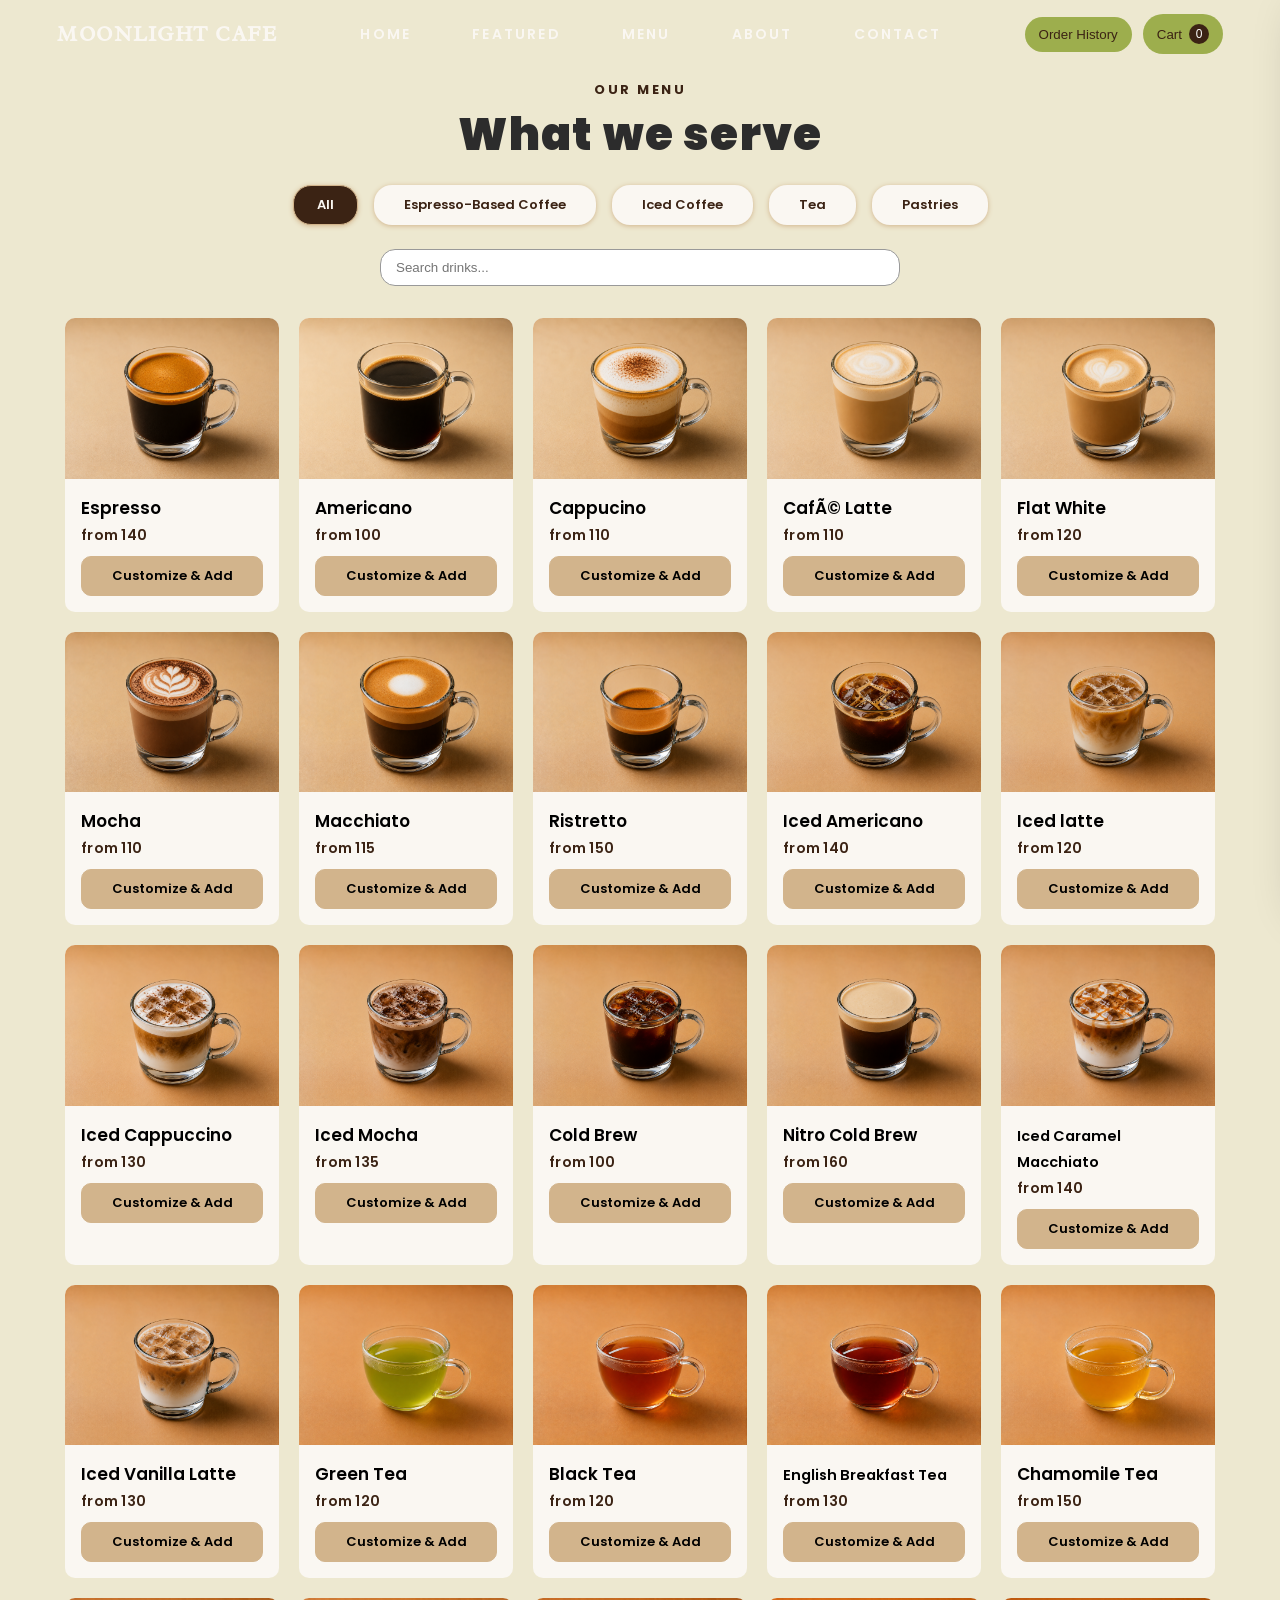
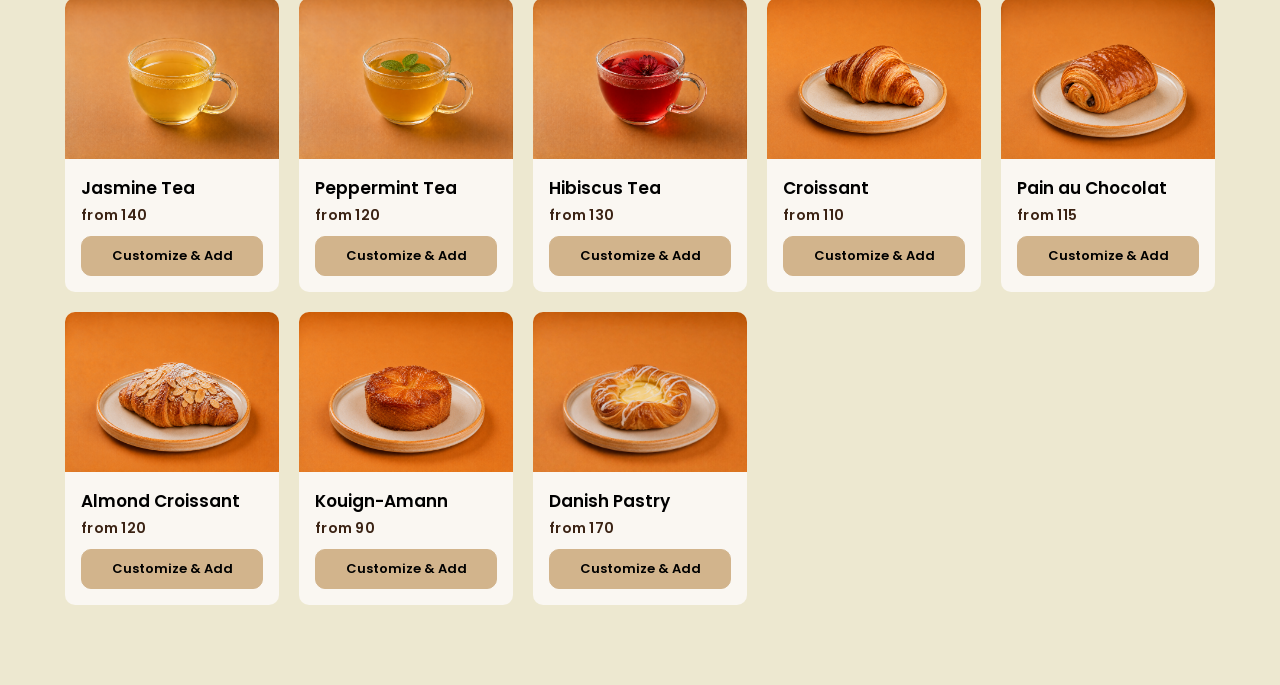
==== menu.html @ 304088e4 "Add all project files" ====
﻿<!DOCTYPE html>
<html lang="en">
<head>
    <meta charset="UTF-8">
    <meta name="viewport" content="width=device-width, initial-scale=1.0">
    <title>Moonlight cafe</title>
    <link rel="preconnect" href="https://fonts.googleapis.com">
    <link rel="preconnect" href="https://fonts.gstatic.com" crossorigin>
    <link href="https://fonts.googleapis.com/css2?family=Funnel+Sans:ital,wght@0,300..800;1,300..800&family=Google+Sans:ital,opsz,wght@0,17..18,400..700;1,17..18,400..700&family=Open+Sans:ital,wght@0,300..800;1,300..800&family=Poppins:ital,wght@0,100;0,200;0,300;0,400;0,500;0,600;0,700;0,800;0,900;1,100;1,200;1,300;1,400;1,500;1,600;1,700;1,800;1,900&family=Radley:ital@0;1&family=Rubik:ital,wght@0,300..900;1,300..900&family=Source+Code+Pro:ital,wght@0,200..900;1,200..900&display=swap" rel="stylesheet">
    <link rel="stylesheet" href="./css file/style.css">
</head>
<body>
    <!-- NAVIGATION -->
    <header class ="navbar">    
        <nav class ="nav-container">
            <div class="nav-logo">
                <span class="logo-text">MOONLIGHT CAFE</span>
            </div>
                <ul class ="nav-links">
                    <li><a href="index.html">HOME</a></li>
                    <li><a href="index.html">FEATURED</a></li>
                    <li><a href="menu.html">MENU</a></li>
                    <li><a href="index.html">ABOUT</a></li>
                    <li><a href="index.html">CONTACT</a></li>
                </ul>
            <div class = "nav-btn">
                <button class="history-btn" type="button" aria-label="Order history">
                    Order History
                </button>
                
                <button class="cart-btn" type="button" aria-label="Open shopping cart">
                    Cart <span class="cart-count" aria-live="polite">0</span>
                </button>
            </div>
        </nav>
    </header>

            <!-- MENU SECTION -->
    <section class = "menu-card-section" id = "menu-card">
        <div class = "menu-card-container">
            <div class = "menu-card-header">
                <h2 class = "eyebrow">Our Menu</h2>
                <p class = "menu-card-title">What we serve</p>
            </div>

            <div class = "category-filter">
                <button class = "category-btn active" data-category = "all" type="button">All</button>
                <button class = "category-btn" data-category = "coffee" type="button">Espresso-Based Coffee</button>
                <button class = "category-btn" data-category = "iced" type="button">Iced Coffee</button>
                <button class = "category-btn category-btn-small" data-category = "tea" type="button">Tea</button>
                <button class = "category-btn" data-category = "pastry" type="button">Pastries</button>
            </div>

            <div class = "search-container">
                <label for = "search-bar" class = "search-label"></label>
                <input type = "search" id = "search-bar" placeholder = "Search drinks...">
            </div>

            <div class = "menu-card-items">
                <div class = "menu-card-content" data-price="140">
                    <div class = "menu-card-wrap">
                        <img src = "./Espresso-Based Coffee/Espresso.png" alt = "Espresso" class = "menu-wrap-image">
                    </div>
                    <div class = "menu-card-description">
                        <div class = "menu-card-name"> Espresso </div>
                        <div class = "menu-card-value">from 140</div>
                        <button class = "card-add-btn" onclick="openModal()"> Customize & Add </button>
                    </div>
                </div>
                <div class = "menu-card-content" data-price="100">
                    <div class = "menu-card-wrap">
                        <img src = "./Espresso-Based Coffee/Americano.png" alt = "Americano" class = "menu-wrap-image">
                    </div>
                    <div class = "menu-card-description">
                        <div class = "menu-card-name"> Americano </div>
                        <div class = "menu-card-value">from 100</div>
                        <button class = "card-add-btn" onclick="openModal()"> Customize & Add </button>
                    </div>
                </div>  

                <div class = "menu-card-content" data-price="110">
                    <div class = "menu-card-wrap">
                        <img src = "./Espresso-Based Coffee/Cappucino.png" alt = "Cappucino" class = "menu-wrap-image">
                    </div>
                    <div class = "menu-card-description">
                        <div class = "menu-card-name"> Cappucino </div>
                        <div class = "menu-card-value">from 110</div>
                        <button class = "card-add-btn" onclick="openModal()"> Customize & Add </button>
                    </div>
                </div>

                <div class = "menu-card-content" data-price="110">
                    <div class = "menu-card-wrap">
                        <img src = "./Espresso-Based Coffee/Cafe latte.png" alt = "CafÃ© Latte" class = "menu-wrap-image">
                    </div>
                    <div class = "menu-card-description">
                        <div class = "menu-card-name"> CafÃ© Latte </div>
                        <div class = "menu-card-value">from 110</div>
                        <button class = "card-add-btn" onclick="openModal()"> Customize & Add </button>
                    </div>
                </div>

                <div class = "menu-card-content" data-price="120">
                    <div class = "menu-card-wrap">
                        <img src = "./Espresso-Based Coffee/Flat White.png" alt = "Flat White" class = "menu-wrap-image">
                    </div>
                    <div class = "menu-card-description">
                        <div class = "menu-card-name"> Flat White </div>
                        <div class = "menu-card-value">from 120</div>
                        <button class = "card-add-btn" onclick="openModal()"> Customize & Add </button>
                    </div>
                </div>

                <div class = "menu-card-content" data-price="110">
                    <div class = "menu-card-wrap">
                        <img src = "./Espresso-Based Coffee/Mocha.png" alt = "Mocha" class = "menu-wrap-image">
                    </div>
                    <div class = "menu-card-description">
                        <div class = "menu-card-name"> Mocha </div>
                        <div class = "menu-card-value">from 110 </div>
                        <button class = "card-add-btn" onclick="openModal()"> Customize & Add </button>
                    </div>
                </div>

                <div class = "menu-card-content" data-price="115">
                    <div class = "menu-card-wrap">
                        <img src = "./Espresso-Based Coffee/Macchiato.png" alt = "Macchiato" class = "menu-wrap-image">
                    </div>
                    <div class = "menu-card-description">
                        <div class = "menu-card-name"> Macchiato </div>
                        <div class = "menu-card-value">from 115</div>
                        <button class = "card-add-btn" onclick="openModal()"> Customize & Add </button>
                    </div>
                </div>

                <div class = "menu-card-content" data-price="150">
                    <div class = "menu-card-wrap">
                        <img src = "./Espresso-Based Coffee/Ristretto.png" alt = "Ristretto" class = "menu-wrap-image">
                    </div>
                    <div class = "menu-card-description">
                        <div class = "menu-card-name"> Ristretto </div>
                        <div class = "menu-card-value">from 150</div>
                        <button class = "card-add-btn" onclick="openModal()"> Customize & Add </button>
                    </div>
                </div>

                <div class = "menu-card-content" data-price="140">
                    <div class = "menu-card-wrap">
                        <img src = "./Iced Coffee/Iced Americano.png" alt = "Iced Americano" class = "menu-wrap-image">
                    </div>
                    <div class = "menu-card-description">
                        <div class = "menu-card-name"> Iced Americano </div>
                        <div class = "menu-card-value">from 140</div>
                        <button class = "card-add-btn" onclick="openModal()"> Customize & Add </button>
                    </div>
                </div>

                <div class = "menu-card-content" data-price="120">
                    <div class = "menu-card-wrap">
                        <img src = "./Iced Coffee/Iced latte.png" alt = "Iced latte" class = "menu-wrap-image">
                    </div>
                    <div class = "menu-card-description">
                        <div class = "menu-card-name"> Iced latte </div>
                        <div class = "menu-card-value">from 120</div>
                        <button class = "card-add-btn" onclick="openModal()"> Customize & Add </button>
                    </div>
                </div>

                <div class = "menu-card-content" data-price="130">
                    <div class = "menu-card-wrap">
                        <img src = "./Iced Coffee/Iced Cappuccino.png" alt = "Iced Cappuccino" class = "menu-wrap-image">
                    </div>
                    <div class = "menu-card-description">
                        <div class = "menu-card-name"> Iced Cappuccino </div>
                        <div class = "menu-card-value">from 130</div>
                        <button class = "card-add-btn" onclick="openModal()"> Customize & Add </button>
                    </div>
                </div>

                <div class = "menu-card-content" data-price="135">
                    <div class = "menu-card-wrap">
                        <img src = "./Iced Coffee/Iced Mocha.png" alt = "Iced Mocha" class = "menu-wrap-image">
                    </div>
                    <div class = "menu-card-description">
                        <div class = "menu-card-name"> Iced Mocha </div>
                        <div class = "menu-card-value">from 135</div>
                        <button class = "card-add-btn" onclick="openModal()"> Customize & Add </button>
                    </div>
                </div>

                <div class = "menu-card-content" data-price="100">
                    <div class = "menu-card-wrap">
                        <img src = "./Iced Coffee/Cold Brew.png" alt = "Cold Brew" class = "menu-wrap-image">
                    </div>
                    <div class = "menu-card-description">
                        <div class = "menu-card-name"> Cold Brew </div>
                        <div class = "menu-card-value">from 100</div>
                        <button class = "card-add-btn" onclick="openModal()"> Customize & Add </button>
                    </div>
                </div>

                <div class = "menu-card-content" data-price="160">
                    <div class = "menu-card-wrap">
                        <img src = "./Iced Coffee/Nitro Cold Brew.png" alt = "Nitro Cold Brew" class = "menu-wrap-image">
                    </div>
                    <div class = "menu-card-description">
                        <div class = "menu-card-name"> Nitro Cold Brew </div>
                        <div class = "menu-card-value">from 160</div>
                        <button class = "card-add-btn" onclick="openModal()"> Customize & Add </button>
                    </div>
                </div>

                <div class = "menu-card-content" data-price="140">
                    <div class = "menu-card-wrap">
                        <img src = "./Iced Coffee/Iced Caramel Macchiato.png" alt = "Iced Caramel Macchiato" class = "menu-wrap-image">
                    </div>
                    <div class = "menu-card-description">
                        <div class = "menu-card-name"> <span class="size"> Iced Caramel Macchiato </span> </div>
                        <div class = "menu-card-value">from 140</div>
                        <button class = "card-add-btn" onclick="openModal()"> Customize & Add </button>
                    </div>
                </div>

                <div class = "menu-card-content" data-price="130">
                    <div class = "menu-card-wrap">
                        <img src = "./Iced Coffee/Iced Vanilla Latte.png" alt = "Iced Vanilla Latte" class = "menu-wrap-image">
                    </div>
                    <div class = "menu-card-description">
                        <div class = "menu-card-name">Iced Vanilla Latte </div>
                        <div class = "menu-card-value">from 130</div>
                        <button class = "card-add-btn" onclick="openModal()"> Customize & Add </button>
                    </div>
                </div>

                <div class = "menu-card-content" data-price="120">
                    <div class = "menu-card-wrap">
                        <img src = "./Tea/Green Tea.png" alt = "Green Tea" class = "menu-wrap-image">
                    </div>
                    <div class = "menu-card-description">
                        <div class = "menu-card-name"> Green Tea </div>
                        <div class = "menu-card-value">from 120</div>
                        <button class = "card-add-btn" onclick="openModal()"> Customize & Add </button>
                    </div>
                </div>

                <div class = "menu-card-content" data-price="120">
                    <div class = "menu-card-wrap">
                        <img src = "./Tea/Black Tea.png" alt = "Black Tea" class = "menu-wrap-image">
                    </div>
                    <div class = "menu-card-description">
                        <div class = "menu-card-name"> Black Tea </div>
                        <div class = "menu-card-value">from 120</div>
                        <button class = "card-add-btn" onclick="openModal()"> Customize & Add </button>
                    </div>
                </div>

                <div class = "menu-card-content" data-price="130">
                    <div class = "menu-card-wrap">
                        <img src = "./Tea/English Breakfast Tea.png" alt = "English Breakfast Tea" class = "menu-wrap-image">
                    </div>
                    <div class = "menu-card-description">
                        <div class = "menu-card-name"> <span class="size"> English Breakfast Tea </span> </div>
                        <div class = "menu-card-value">from 130</div>
                        <button class = "card-add-btn" onclick="openModal()"> Customize & Add </button>
                    </div>
                </div>

                <div class = "menu-card-content" data-price="150">
                    <div class = "menu-card-wrap">
                        <img src = "./Tea/Chamomile Tea.png" alt = "Chamomile Tea" class = "menu-wrap-image">
                    </div>
                    <div class = "menu-card-description">
                        <div class = "menu-card-name"> Chamomile Tea </div>
                        <div class = "menu-card-value">from 150</div>
                        <button class = "card-add-btn" onclick="openModal()"> Customize & Add </button>
                    </div>
                </div>

                <div class = "menu-card-content" data-price="140">
                    <div class = "menu-card-wrap">
                        <img src = "./Tea/Jasmine Tea.png" alt = "Jasmine Tea" class = "menu-wrap-image">
                    </div>
                    <div class = "menu-card-description">
                        <div class = "menu-card-name"> Jasmine Tea </div>
                        <div class = "menu-card-value">from 140</div>
                        <button class = "card-add-btn" onclick="openModal()"> Customize & Add </button>
                    </div>
                </div>

                <div class = "menu-card-content" data-price="120">
                    <div class = "menu-card-wrap">
                        <img src = "./Tea/Peppermint Tea.png" alt = "Peppermint Tea" class = "menu-wrap-image">
                    </div>
                    <div class = "menu-card-description">
                        <div class = "menu-card-name"> Peppermint Tea </div>
                        <div class = "menu-card-value">from 120</div>
                        <button class = "card-add-btn" onclick="openModal()"> Customize & Add </button>
                    </div>
                </div>

                <div class = "menu-card-content" data-price="130">
                    <div class = "menu-card-wrap">
                        <img src = "./Tea/Hibiscus Tea.png" alt = "Hibiscus Tea" class = "menu-wrap-image">
                    </div>
                    <div class = "menu-card-description">
                        <div class = "menu-card-name"> Hibiscus Tea </div>
                        <div class = "menu-card-value">from 130</div>
                        <button class = "card-add-btn" onclick="openModal()"> Customize & Add </button>
                    </div>
                </div>

                <div class = "menu-card-content" data-price="110">
                    <div class = "menu-card-wrap">
                        <img src = "./Pastries/Croissant.png" alt = "Croissant" class = "menu-wrap-image">
                    </div>
                    <div class = "menu-card-description">
                        <div class = "menu-card-name"> Croissant </div>
                        <div class = "menu-card-value">from 110</div>
                        <button class = "card-add-btn" onclick="openModal()"> Customize & Add </button>
                    </div>
                </div>

                <div class = "menu-card-content" data-price="115">
                    <div class = "menu-card-wrap">
                        <img src = "./Pastries/Pain au Chocolat.png" alt = "Pain au Chocolat" class = "menu-wrap-image">
                    </div>
                    <div class = "menu-card-description">
                        <div class = "menu-card-name"> Pain au Chocolat </div>
                        <div class = "menu-card-value">from 115</div>
                        <button class = "card-add-btn" onclick="openModal()"> Customize & Add </button>
                    </div>
                </div>

                <div class = "menu-card-content" data-price="120">
                    <div class = "menu-card-wrap">
                        <img src = "./Pastries/Almond Croissant.png" alt = "Almond Croissant" class = "menu-wrap-image">
                    </div>
                    <div class = "menu-card-description">
                        <div class = "menu-card-name"> Almond Croissant </div>
                        <div class = "menu-card-value">from 120</div>
                        <button class = "card-add-btn" onclick="openModal()"> Customize & Add </button>
                    </div>
                </div>

                <div class = "menu-card-content" data-price="90">
                    <div class = "menu-card-wrap">
                        <img src = "./Pastries/Kouign-Amann.png" alt = "Kouign-Amann" class = "menu-wrap-image">
                    </div>
                    <div class = "menu-card-description">
                        <div class = "menu-card-name"> Kouign-Amann </div>
                        <div class = "menu-card-value">from 90</div>
                        <button class = "card-add-btn" onclick="openModal()"> Customize & Add </button>
                    </div>
                </div>

                <div class = "menu-card-content" data-price="170">
                    <div class = "menu-card-wrap">
                        <img src = "./Pastries/Danish Pastry.jpg" alt = "Danish Pastry" class = "menu-wrap-image">
                    </div>
                    <div class = "menu-card-description">
                        <div class = "menu-card-name"> Danish Pastry </div>
                        <div class = "menu-card-value">from 170</div>
                        <button class = "card-add-btn" onclick="openModal()"> Customize & Add </button>
                    </div>
                </div>
            </div>
        </div>
    </section>

    <div class="modal-overlay" id="modalOverlay"></div>
    <div class="product-modal" id="productModal">
        <button class="product-close" id="productClose" onclick="closeModal()">&times;</button>
        <div class="modal-content" id="productModalContent">
            <div class="product-image-col">
                <img class="product-image" id="productImage" src="" alt="Product Image">
            </div>
            <div class="product-details-col">
                <h2 id="productName"></h2>
                <p class="product-description" id="productDescription"></p>
                <!-- SIZE -->
                <div class="product-size-group" id="sizeGroup">
                    <label class="option-label">&#9749; Size</label>
                    <div class="option-item" id="sizeOptions">
                        <button class="item" data-size="Small">Small</button>
                        <button class="item" data-size="Medium">Medium</button>
                    </div>
                </div>

                <!-- SWEETNESS -->
                <div class="product-sweetness-group" id="sweetnessGroup">
                    <label class="option-label">&#128717; Sweetness</label>
                    <div class="option-item" id="sweetnessOptions">
                        <button class="item" data-sweetness="regular">Regular</button>
                        <button class="item" data-sweetness="half">Half</button>
                        <button class="item" data-sweetness="light">Light</button>
                    </div>
                </div>

                <!-- ICE LEVEL -->
                <div class="product-ice-group" id="iceGroup">
                    <label class="option-label">&#129482; Ice Level</label>
                    <div class="option-item" id="iceOptions">
                        <button class="item" data-ice="Normal Ice">Normal</button>
                        <button class="item" data-ice="Less Ice">Less Ice</button>
                        <button class="item" data-ice="No Ice">No Ice</button>
                    </div>
                </div>

                <!-- QUANTITY -->
                <div class="product-quantity-group" id="quantityGroup">
                    <div class="qty-controls">
                        <button class="qty-btn" id="decreaseQty">&#8722;</button>
                        <span class="qty-display" id="qtyDisplay">1</span>
                        <button class="qty-btn" id="increaseQty">&#43;</button>
                    </div>
                    <div class="product-price-total" id="productPriceTotal">
                        &#8369; 0.00
                    </div>
                </div>
                <button class="btn-primary" id="addToCartBtn">Add to Cart</button>
            </div>
        </div>
    </div>
    <div class="cart-overlay" id="cartOverlay"></div>
    <aside class="cart-drawer" id="cartDrawer" aria-labelledby="cartTitle" aria-hidden="true">
        <div class="cart-header">
            <h2 id="cartTitle">Your Cart</h2>
            <button class="cart-close" type="button" aria-label="Close cart">&times;</button>
        </div>
        <div class="cart-items" id="cartItems"></div>
        <div class="cart-footer">
            <p class="cart-total">Total <strong id="cartTotal">&#8369;0.00</strong></p>
            <button class="checkout-btn" id="checkoutBtn" type="button">Place Order</button>
        </div>
    </aside>

    <div class="history-overlay" id="historyOverlay"></div>
    <section class="history-dialog" id="historyDialog" role="dialog" aria-modal="true" aria-labelledby="historyTitle" aria-hidden="true">
        <div class="cart-header">
            <h2 id="historyTitle">Order History</h2>
            <button class="history-close" type="button" aria-label="Close order history">&times;</button>
        </div>
        <div class="history-items" id="historyItems"></div>
    </section>

    <script src="./js file/main.js"></script>
    <script src="./js file/productModal.js"></script>
</body>
</html>
---- css file/style.css ----
html {
    scroll-behavior: smooth;
}

*, ::before, ::after{
    box-sizing: border-box;
    margin: 0;
    padding: 0;
}

body {
    font-family: 'Poppins', sans-serif;
    max-width: 1600px;
    overflow-x: hidden;
    min-height: 100vh;
}

img {
    max-width: 100%;
    display: block;
}

:root {
    --Heading-weight: 900;
    --Semi-weight: 600;
    --paragraph-weight: 400;
    --primary-tint: #DAA783;
    --primary-color: #D2B48C;
    --primary-shade:#3a1f0f;
    --primary-midtone: #3B2314;
    --secondary-color: #9DAE4D;
    --secondary-midtone: #EDE8D0;
    --secondary-tint: #F5EFE6;
    --grey-shade: #2C2C2C;
    --grey-color: #495057;
    --grey-tint: #FAF7F2;
}

.nav-links li {
    font-weight: var(--Semi-weight);
}

.nav-links a {
    display: flex;
    align-items: center;
    position: relative;
    text-decoration: none;
    color: var(--grey-tint);
    line-height: 1.5;
    font-size: 14px;
    letter-spacing: 2.2px;
    font-family: inherit;
    transition-duration: 300;
    transition: color 0.3s ease;
    padding: 10px 16px;
}

.nav-links a.scroll {
    color: var(--grey-shade);
}

.nav-links a::after {
    content: "";
    position: absolute;
    bottom: 0px;
    left: 0px;
    width: 0px;
    height: 2px;
    background: var(--secondary-color);
    border-radius: 2px;
    transition: all 0.3s cubic-bezier(0.4, 0, 0.2, 1);
}

.nav-links a:hover {    
    color: var(--secondary-color);
}

.nav-links a:hover::after {
    width: 100%;
}

.navbar {
    position: fixed; top: 0; left: 0; right: 0; z-index: 1000;
    background-color: transparent;
    transition: background-color 0.3s ease;
}

.navbar.scrolling {
    background-color: var(--secondary-tint);
}

.nav-container {
    max-width: 1200px;
    margin: 0 auto;
    padding: 0 17px;
    height: 68px;   
    display: flex;
    align-items: center;
    justify-content: space-between;
}

.nav-logo {
    display: flex;
    align-items: center;
    gap: 10px;
}

.logo-icon img {
    width: 44px;
    height: 44px;
    border-radius: 20px;
}

.logo-text {
    font-family: "Radley", serif;
    font-size: 21px;
    font-weight: var(--Semi-weight);
    background: var(--grey-tint);
    -webkit-background-clip: text;
    -webkit-text-fill-color: transparent;
    background-clip: text;
    font-weight: var(--Semi-weight);
    letter-spacing: 1.5px;  
}

.logo-text.scrollLogo {
    background-color: #3B2314;
}

.nav-links {
    display: flex;
    gap: 29px;
    list-style: none;
    align-items: center;
}

.nav-btn {
    display: flex;
    gap: 11px;
    align-items: center;
}

.nav-btn button {
    display: inline-flex;
    align-items: center;
    gap: 7px;
    padding: 10px 14px;
    border-radius: 24px;
    border: none;
    background-color: var(--secondary-color);
    font-weight: var(--paragraph-weight);
    cursor: pointer;
    color: var(--primary-midtone);
    white-space: nowrap;
}

.nav-btn button:hover,
.checkout-btn:hover,
.btn-primary:hover {
    filter: brightness(0.94);
}

.cart-count {
    display: inline-grid;
    min-width: 20px;
    height: 20px;
    padding: 0 5px;
    place-items: center;
    border-radius: 50%;
    background: var(--primary-midtone);
    color: white;
    font-size: 12px;
}

.hero-section {
    display: flex;
    align-items: center;
}

.hero-background {
    position: relative;
    min-width: 100vw;
    height: 100vh;
    inset: 0;
}

.hero-container {
    position: absolute;
    display: flex;
    flex-direction: column;
    align-items: center;
    text-align: center;
    justify-content: center;
    max-width: 1200px;
    min-width: 100vw;
    gap: 16px;
}

.hero-title {
    font-size: 68px;
    font-weight: var(--Semi-weight);
    line-height: 1.2;
    color: var(--grey-tint);
    margin-bottom: 16px;
    font-family: "Radley", serif;
    font-weight: var(--paragraph-weight);
    font-style: normal;
    margin: 0 auto;
}

.highlight {
    background-color: var(--primary-color);
    color: var(--grey-tint);
    padding: 0 10px;
    border-radius: 3px;
}

.cta-container {
    display: flex;
    gap: 16px;
    justify-content: center;
}

#primary-style {
    display: flex;
    align-items: center;
    justify-content: center;
    padding: 12px 60px;
    font-size: 16px;
    font-family: poppins, sans-serif;
    font-weight: var(--Semi-weight);
    color: var(--grey-tint);
    background-color: var(--secondary-color);
    border: 1px solid var(--secondary-color);
    cursor: pointer;
    letter-spacing: 1.5px;
    opacity: 1;
    border-radius: 2px;
    text-decoration: none;
    transition-duration: .3s;
}

.about-cta {
    display: inline-flex;
    cursor: pointer;
    align-items: center;
    justify-content: center;
    border-radius: .125rem;
    border-width: 1px;
    padding: 12px 60px;
    font-size: 16px;
    font-family: poppins, sans-serif;
    font-weight: var(--Semi-weight);
    color: var(--secondary-color);
    border: 1px solid var(--secondary-color);
    letter-spacing: 1.5px;
    border-radius: 2px;
    opacity: 1;
    text-decoration: none;
    transition-duration: .3s;
}

#primary-style:hover {
    cursor: pointer;
    align-items: center;
    justify-content: center;
    border-radius: .125rem;
    border-width: 1px;
    transform: translateY(-3px);
    font-weight: var(--Semi-weight);
    color: var(--secondary-color);
    transition: all 0.3s cubic-bezier(0.4, 0, 0.2, 1);
    background-color: transparent;
}

.about-cta:hover {
    cursor: pointer;
    align-items: center;
    justify-content: center;
    color: var(--grey-tint);
    background-color: var(--secondary-color);
    transform: translateY(-3px);
    transition: all 0.3s cubic-bezier(0.4, 0, 0.2, 1);
}

.featured-section {
    padding: 80px 0 30px;
    background-color: var(--primary-color);
    align-items: center;
    min-width: 100vw;
    margin: 0 auto;
    min-height: auto;
}

.featured-header {
    text-align: center;
}

.eyebrow {
    text-transform: uppercase;
    letter-spacing: 2.5px;
    line-height: 20px;
    font-size: 13px;
    font-weight: 700;
    opacity: 1;
    color: var(--primary-midtone);
}

.featured-title {
    font-size: 45px;
    font-weight: var(--Heading-weight);
    color: var(--grey-shade);
    line-height: 1.5;
    margin: 6px 0;
}

.featured-description {
    font-size: 17px;
    font-family: inherit;
    max-width: 800px;  
    line-height: 25px;
    letter-spacing: 1.2px;
    color: var(--grey-shade);
    margin: 0 auto;
}

.featured-container {
    max-width: 900px;
    margin: 0 auto;
    margin-top: 25px;
    overflow: hidden;
    position: relative;
    border-radius: 25px;
}

.featured-image{
    position: relative;
    overflow: hidden;
    background: var(--secondary-midtone);
    border-radius: 25px;
    transition-duration: .3s;
}

.image{
    inset: 0;
    width: 100%;          
    height: 100%;  
    opacity: 1;
    object-fit: cover;
    transition: all 0.3s cubic-bezier(0.4, 0, 0.2, 1);
    display: none;
    border-radius: 25px;
    overflow: hidden;
}

.image.displaySlide{
    display: block;
}


.featured-image img:hover {
    transition-duration: .5s;
    transform: scale(1.040);
    border-radius: 25px;
}   

.featured-infos {
    padding: 20px;
    position: relative;
}

.featured-info {
    text-align: center;
    max-width: 600px;
    margin: 0 auto;
}

.prev-btn{
    position: absolute;
    top: 50%;
    transform: translateY(-50%);
    left: 0;
    width: 60px;
    height: 60px;
    border-radius: 50%;
    border: none;
    margin: 0 auto;
    font-size: 20px;
    background-color: hsla(0, 0%, 0%, 0.5);
    color: var(--grey-tint);
    cursor: pointer;
}

.next-btn{
    position: absolute;
    top: 50%;
    transform: translateY(-50%);
    width: 60px;
    height: 60px;
    border-radius: 50%;
    border: none;
    right: 0;
    margin: 0 auto;
    font-size: 20px;
    background-color: hsla(0, 0%, 0%, 0.5);
    color: var(--grey-tint);
    cursor: pointer;
}

.featured-btn {
    top: -200%;
    transform: translateY(-100%);
    transform: translateX(-50%);
    position: absolute;
    font-size: 15px;
    line-height: 1.5;
    font-weight: var(--Semi-weight);
    background: rgba(0, 0, 0, 0.5);
    letter-spacing: 2.5px;
    font-family: inherit;
    margin: 9px 0 0;
    padding: 10px 20px;
    border: none;
    border-radius: 5px;
    color: var(--secondary-color);
    cursor: pointer;
}

.featured-btn a {
    color: var(--secondary-color);
    text-decoration: none;
    margin-right: 5px;
}

.arrow {
    font-size: 20px;
}

.menu-card-section {
    position: relative;
    padding: 80px 0;
    background-color: #dfd9f3;
    align-items: center;
    min-width: 100vw;
    background-color: var(--secondary-midtone);
}

.menu-card-container {
    max-width: 1200px;
    margin: 0 auto;
    padding: 0 25px;
}

.menu-card-header {
    text-align: center;
    margin-bottom: 28px;    
}

.menu-card-title {
    font-size: 45px;
    font-weight: var(--Heading-weight);
    color: var(--grey-shade);
    line-height: 1;
    margin-top: 12px;
}

.category-filter {
    display: flex;
    justify-content: center;
    gap: 16px;
    text-align: center;
    margin-bottom: 24px;
}

.category-btn.active {
    background-color: var(--primary-midtone);
    border: 1px solid var(--primary-color);
    color: var(--grey-tint);
    box-shadow: 0 1px 5px var(--primary-color);
    padding: 9px 23px;
}

.category-btn-small {
    background-color: var(--grey-tint);
    padding: 9px 23px;
    border: none;
    cursor: pointer;
    font-size: 13px;
    border-radius: 18px;
    box-shadow: 0 1px 5px var(--primary-color);
    font-family: inherit;
    color: var(--primary-midtone);
    font-weight: var(--Semi-weight);
}

.category-btn {
    background-color: var(--grey-tint);
    padding: 9px 30px;
    border: none;
    cursor: pointer;
    font-size: 13px;
    border-radius: 18px;
    box-shadow: 0 1px 5px var(--primary-color);
    font-family: inherit;
    color: var(--primary-midtone);
    font-weight: var(--Semi-weight);
}

.search-container {
    max-width: 520px;
    margin: 8px auto 32px;
}

.search-container input {
    width: 100%;
    padding: 10px 15px;
    border-radius: 15px;
    border: 1px solid rgb(153, 153, 153);
}

.search-container input:focus {
    border: 1px solid var(--primary-midtone);
    outline: none;
}

.menu-card-items {
    display: grid;
    grid-template-columns: repeat(auto-fill, minmax(210px, 1fr));
    gap: 20px;
    max-width: 1200px;
}

.menu-card-content {
    border-radius: 10px;
    background-color: var(--grey-tint);
}

.menu-card-wrap {
    position: relative;
    padding-top: 75%;
    overflow: hidden;
}

.menu-wrap-image {
    position: absolute;
    inset: 0;
    width: 100%;
    height: 100%;
    border-top-left-radius: 10px;
    border-top-right-radius: 10px;
}

.menu-card-description {
    padding: 16px;
}

.menu-card-name {
    font-size: 17px;
    font-weight: var(--Semi-weight);
    margin-bottom: 4px;
    opacity: 1;
    font-family: inherit;
}

.menu-card-value {
    font-size: 14px;
    margin-bottom: 10px;
    color: var(--primary-midtone);
    font-weight: var(--Semi-weight);
    font-family: inherit;
    letter-spacing: 0.02em;
}

.card-add-btn {
    font-size: 13px;
    font-weight: var(--Semi-weight);
    width: 100%;
    padding: 9px;
    border-radius: 10px;
    border: 1px solid var(--primary-color);
    background-color: var(--primary-color);
    font-family: inherit;
    cursor: pointer;
}

.size {
    font-size: .850em;
}

.about-section {
    position: relative;
    padding: 120px 0;
    height: 100vh;
    align-items: center;
    min-width: 100vw;
    background-color: var(--grey-tint);
}

.about-container {
    max-width: 1200px;
    margin: 0 auto;
    padding: 0 25px;
    display: grid;
    grid-template-columns: 1fr 1fr;
    gap: 50px;
    height: 80vh;
    position: relative;
}

.about-image {
    height: 80%;
    width: 100%;
    height: 100%;
    border-radius: 10px;
    overflow: hidden;
    object-fit: cover;
}

.about-body {
    display: flex;
    flex-direction: column;
    gap: 20px;
}

.about-title {
    font-size: 45px;
    font-weight: var(--Heading-weight);
    color: var(--grey-shade);
    line-height: 1.5;
    letter-spacing: 1.5px;
    margin-top: 50px;
}

.about-description {
    font-size: 17px;
    font-family: inherit;
    max-width: 600px;
    line-height: 25px;
    letter-spacing: 1.2px;
    color: var(--grey-shade);
}

.about-info {
    transform: translateY(0px);
    display: flex;
    flex-direction: column;
    gap: 16px;
    margin-top: 28px;
}

.about-info-item {
    display: flex;
    align-items: center;
    gap: 14px;
    padding: 14px 18px;
    background-color: var(--primary-color);
    border-radius: 10px;
    border-left: 4px solid var(--primary-midtone);
}

.contact-section {
    position: relative;
    padding: 60px 0;
    align-items: center;
    min-width: 100vw;
    background-color: var(--primary-tint);
    height: 50vh;
    margin: 0 auto;
}

.contact-container {
    max-width: 1200px;
    margin: 0 auto;
    padding: 0 25px;
    gap: 50px;
}

.contact-header {
    text-align: center;   
}

.contact-info {
    display: flex;
    flex-direction: column;
    gap: 15px;
    margin-top: 28px;
    align-items: center;
}

.contact-info h2 {
    font-size: 45px;
    font-weight: var(--Heading-weight);
    color: var(--grey-shade);
    line-height: 1.5;
    letter-spacing: 1.5px;
    margin-top: 15px;
}

.contact-info p {
    font-size: 17px;
    font-family: inherit;
    max-width: 600px;
    line-height: 25px;
    letter-spacing: 1.2px;
    color: var(--grey-shade);
    text-align: center;
}

.contact-grid {
    display: grid;
    grid-template-columns: repeat(auto-fit, minmax(150px, 1fr));
    gap: 20px;
    max-width: 1200px;
    margin: 0 auto;
    margin-top: 28px;
}

.contact-card {
    padding: 12px;
    border-radius: 12px;
    background: rgba(255, 255, 255, 0.1);
    backdrop-filter: blur(10px); 
    -webkit-backdrop-filter: blur(10px); 
    border: 1px solid rgba(255, 255, 255, 0.2);
    text-align: center;
    color: white;
    box-shadow: 0 3px 4px rgba(0, 0, 0, .12);
    transition-duration: .3s;
    width: 100%;
}

.contact-card:hover {
    transform: translateY(-3px);
    transition: all 0.3s cubic-bezier(.4, 0, .2, 1);
    background: rgba(255, 255, 255, 0.2);
    transition-duration: .4s;
}

.contact-card a {
    text-decoration: none;
    color: white;
}

.contact-icon {
    display: flex;
    justify-content: center;
    align-items: center;
    margin-bottom: 8px;
}   

.contact-icon img {
    width: 40px;
    height: 40px;
    margin: 8px 0 0;
}

.contact-icon svg {
    margin: 8px 0 0;
}

.footer-section {
    position: relative;
    padding: 50px 0;
    align-items: center;
    min-width: 100vw;
    background-color: var(--primary-shade);
    height: 50vh;
}

.footer-container {
    max-width: 1200px;
    margin: 0 auto;
    padding: 0 24px;
}

.footer-top {
    display: grid;
    grid-template-columns: repeat(auto-fit, minmax(0, 1fr));
    justify-content: center;
    gap: 48px;
    padding-bottom: 48px;
    border-bottom: 1px solid rgba(255, 255, 255, 0.2);
}

.footer-logo {
    display: flex;
    align-items: center;
    gap: 10px;
}

.footer-brand p {
    font-size: 14px;
    color: rgba(255, 255, 255, 0.5);
    margin-top: 12px;
    line-height: 1.8;
    letter-spacing: 1.2px;
}

.footer-links {
    display: flex;
    flex-direction: column;
    gap: 20px;
}

.footer-links a, p {
    text-decoration: none;
    color: rgba(255, 255, 255, 0.5);
    font-size: 13.5px;
    line-height: 1.8;
    letter-spacing: 1.2px;
}

.footer-links h4 {
    font-size: 16px;
    color: rgba(255, 255, 255, 0.8);
    font-weight: var(--Semi-weight);
    letter-spacing: 1.2px;
}

.footer-links a:hover {
    color: var(--secondary-color);
    transition: all 0.3s cubic-bezier(0.4, 0, 0.2, 1);
}

.footer-bottom {
    text-align: center;
    margin-top: 13px;
}

.modal-overlay {
    position: fixed;
    inset: 0;
    z-index: 1199;
    background: rgba(0, 0, 0, 0.4);
    backdrop-filter: blur(6px);
    opacity: 0;
    pointer-events: none;
    transition: opacity 0.3s ease;
}

.product-modal {
    position: fixed;
    top: 50%;
    left: 50%;
    z-index: 1200;
    transform: translate(-50%, -48%) scale(0.96);
    opacity: 0;
    pointer-events: none;
    width: min(860px, 95vw);
    max-height: 90vh;
    background: white;
    border-radius: 20px;
    box-shadow: 0 24px 80px rgba(111, 169, 216, 0.3);
    overflow-y: auto;
    transition: all 0.35s cubic-bezier(0.4, 0, 0.2, 1);
}

.modal-overlay.active {
    opacity: 1;
    pointer-events: all;
}

.product-modal.open {
    opacity: 1;
    pointer-events: all;
    transform: translate(-50%, -50%) scale(1);
}

.modal-content {
    display: grid;
    grid-template-columns: 1fr 1.5fr;
}

.product-image-col {
    display: grid;
    place-items: center;
    min-height: 380px;
    background: var(--secondary-tint);
}

.product-image {
    width: 100%;
    height: 100%;
    max-height: 520px;
    object-fit: cover;
}

.product-details-col {
    display: flex;
    flex-direction: column;
    gap: 18px;
    padding: 34px;
}

.product-details-col h2 {
    color: var(--primary-midtone);
    font: 600 28px "Radley", serif;
}

.product-description {
    color: var(--grey-color);
    line-height: 1.6;
}

.product-size-group,
.product-sweetness-group,
.product-ice-group {
    display: grid;
    gap: 9px;
}

.option-label {
    color: var(--primary-midtone);
    font-weight: var(--Semi-weight);
}

.option-item,
.qty-controls {
    display: flex;
    flex-wrap: wrap;
    align-items: center;
    gap: 9px;
}

.option-item button,
.qty-btn,
.cart-item-actions button,
.cart-close,
.history-close,
.product-close {
    border: 1px solid var(--primary-color);
    border-radius: 8px;
    background: white;
    color: var(--primary-midtone);
    cursor: pointer;
    padding: 8px 12px;
}

.option-item button.active {
    border-color: var(--primary-midtone);
    background: var(--primary-midtone);
    color: white;
}

.product-quantity-group {
    display: flex;
    align-items: center;
    justify-content: space-between;
    gap: 16px;
}

.product-price-total {
    color: var(--primary-midtone);
    font-size: 20px;
    font-weight: var(--Semi-weight);
}

.btn-primary,
.checkout-btn {
    border: 0;
    border-radius: 8px;
    padding: 13px 18px;
    background: var(--secondary-color);
    color: var(--primary-midtone);
    cursor: pointer;
    font-size: 15px;
    font-weight: 600;
    font-family: inherit;
}

.btn-primary {
    font-family: inherit;
}

.btn-primary:disabled,
.checkout-btn:disabled {
    cursor: not-allowed;
    opacity: 0.55;
}

.product-close {
    position: absolute;
    top: 12px;
    right: 12px;
    z-index: 1;
    padding: 5px 11px;
    font-size: 25px;
}

.cart-overlay,
.history-overlay {
    position: fixed;
    inset: 0;
    z-index: 1090;
    background: rgba(0, 0, 0, 0.45);
    opacity: 0;
    pointer-events: none;
    transition: opacity 0.25s ease;
}

.cart-overlay.active,
.history-overlay.active {
    opacity: 1;
    pointer-events: auto;
}

.cart-drawer,
.history-dialog {
    position: fixed;
    z-index: 1100;
    background: var(--grey-tint);
    box-shadow: 0 12px 45px rgba(0, 0, 0, 0.24);
    color: var(--grey-shade);
}

.cart-drawer {
    inset: 0 0 0 auto;
    display: flex;
    flex-direction: column;
    width: min(440px, 100vw);
    padding: 24px;
    transform: translateX(105%);
    transition: transform 0.3s ease;
}

.cart-drawer.open {
    transform: translateX(0);
}

.cart-header {
    display: flex;
    align-items: center;
    justify-content: space-between;
    gap: 16px;
    padding-bottom: 16px;
    border-bottom: 1px solid var(--primary-color);
}

.cart-header h2 {
    color: var(--primary-midtone);
    font: 600 26px "Radley", serif;
}

.cart-items,
.history-items {
    display: flex;
    flex: 1;
    flex-direction: column;
    gap: 14px;
    overflow-y: auto;
    padding: 18px 0;
}

.cart-item {
    display: grid;
    grid-template-columns: 64px minmax(0, 1fr);
    gap: 12px;
    padding: 12px 0;
    border-bottom: 1px solid #e3ddd3;
}

.cart-item > img {
    width: 64px;
    height: 64px;
    border-radius: 8px;
    object-fit: cover;
}

.cart-item-details h3,
.history-order h3 {
    color: var(--primary-midtone);
    font-size: 15px;
}

.cart-item-details p,
.history-order p {
    margin: 4px 0;
    color: var(--grey-color);
    font-size: 12px;
    line-height: 1.5;
}

.cart-item-actions {
    grid-column: 2;
    display: flex;
    gap: 8px;
}

.cart-item-actions button {
    padding: 5px 9px;
    font-size: 12px;
}

.cart-empty {
    padding: 18px 0;
    color: var(--grey-color);
}

.cart-footer {
    padding-top: 16px;
    border-top: 1px solid var(--primary-color);
}

.cart-total {
    display: flex;
    justify-content: space-between;
    margin-bottom: 14px;
    color: var(--primary-midtone);
}

.checkout-btn {
    width: 100%;
}

.history-dialog {
    top: 50%;
    left: 50%;
    width: min(560px, calc(100vw - 32px));
    max-height: min(80vh, 680px);
    padding: 24px;
    border-radius: 16px;
    opacity: 0;
    pointer-events: none;
    transform: translate(-50%, -46%);
    transition: opacity 0.25s ease, transform 0.25s ease;
}

.history-dialog.open {
    opacity: 1;
    pointer-events: auto;
    transform: translate(-50%, -50%);
}

.history-order {
    padding: 12px 0;
    border-bottom: 1px solid #e3ddd3;
}

@media (max-width: 700px) {
    .nav-btn {
        gap: 6px;
    }

    .nav-btn button {
        padding: 8px 10px;
        font-size: 12px;
    }

    .modal-content {
        grid-template-columns: 1fr;
    }

    .product-image-col {
        min-height: 220px;
        max-height: 260px;
    }

    .product-details-col {
        gap: 13px;
        padding: 22px;
    }
}
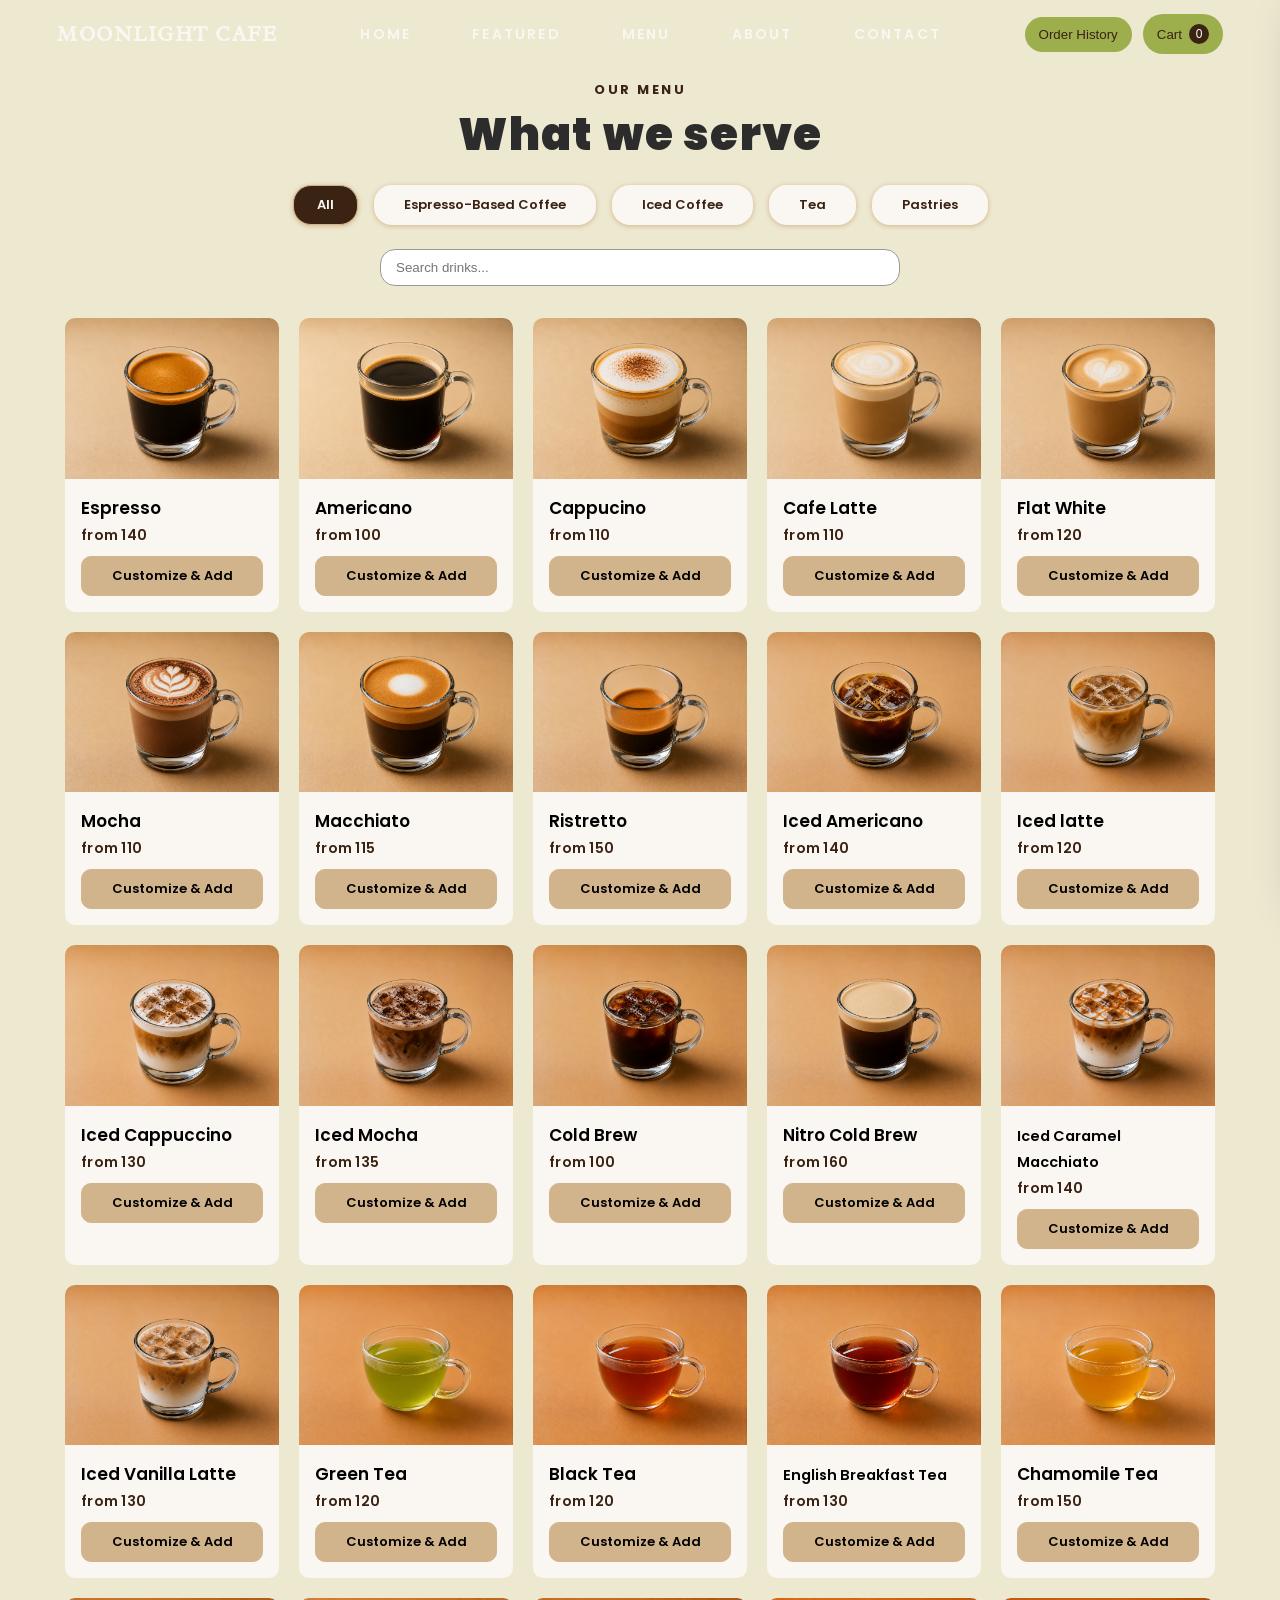
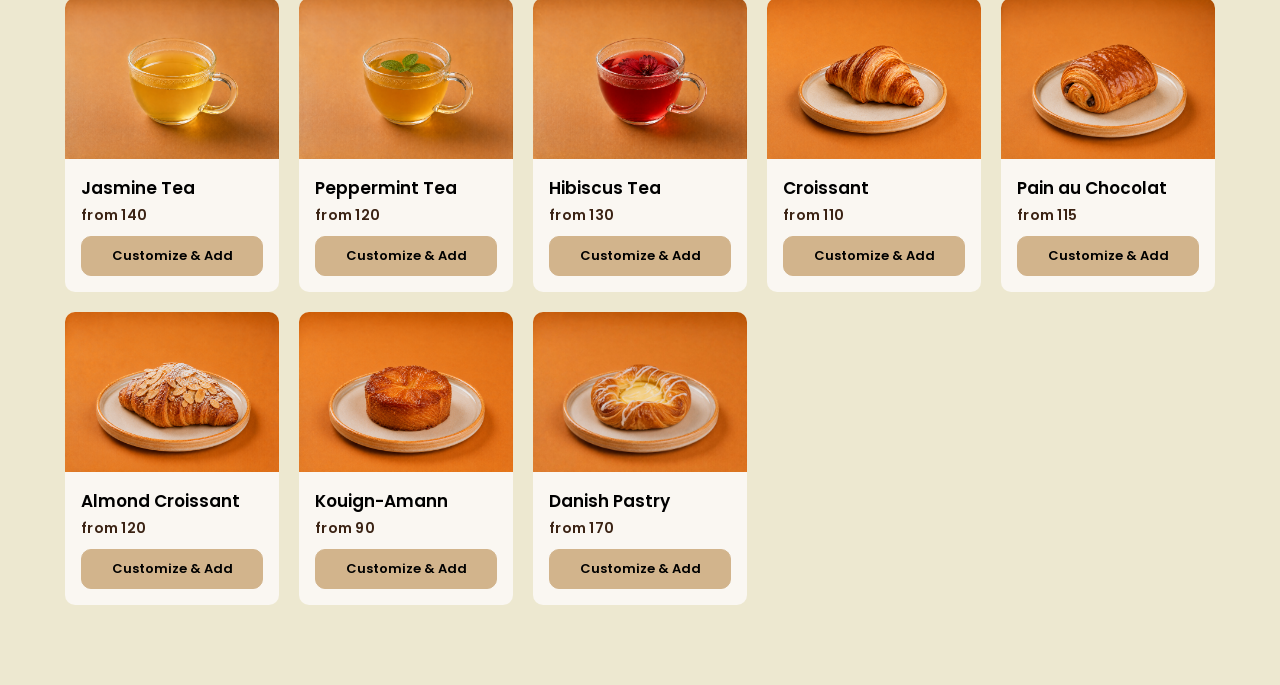
==== commit 7ef3cb3e: "Update menu.html" ====
--- a/menu.html
+++ b/menu.html
@@ -91,10 +91,10 @@
 
                 <div class = "menu-card-content" data-price="110">
                     <div class = "menu-card-wrap">
-                        <img src = "./Espresso-Based Coffee/Cafe latte.png" alt = "CafÃ© Latte" class = "menu-wrap-image">
-                    </div>
-                    <div class = "menu-card-description">
-                        <div class = "menu-card-name"> CafÃ© Latte </div>
+                        <img src = "./Espresso-Based Coffee/Cafe latte.png" alt = "Cafe Latte" class = "menu-wrap-image">
+                    </div>
+                    <div class = "menu-card-description">
+                        <div class = "menu-card-name"> Cafe Latte </div>
                         <div class = "menu-card-value">from 110</div>
                         <button class = "card-add-btn" onclick="openModal()"> Customize & Add </button>
                     </div>
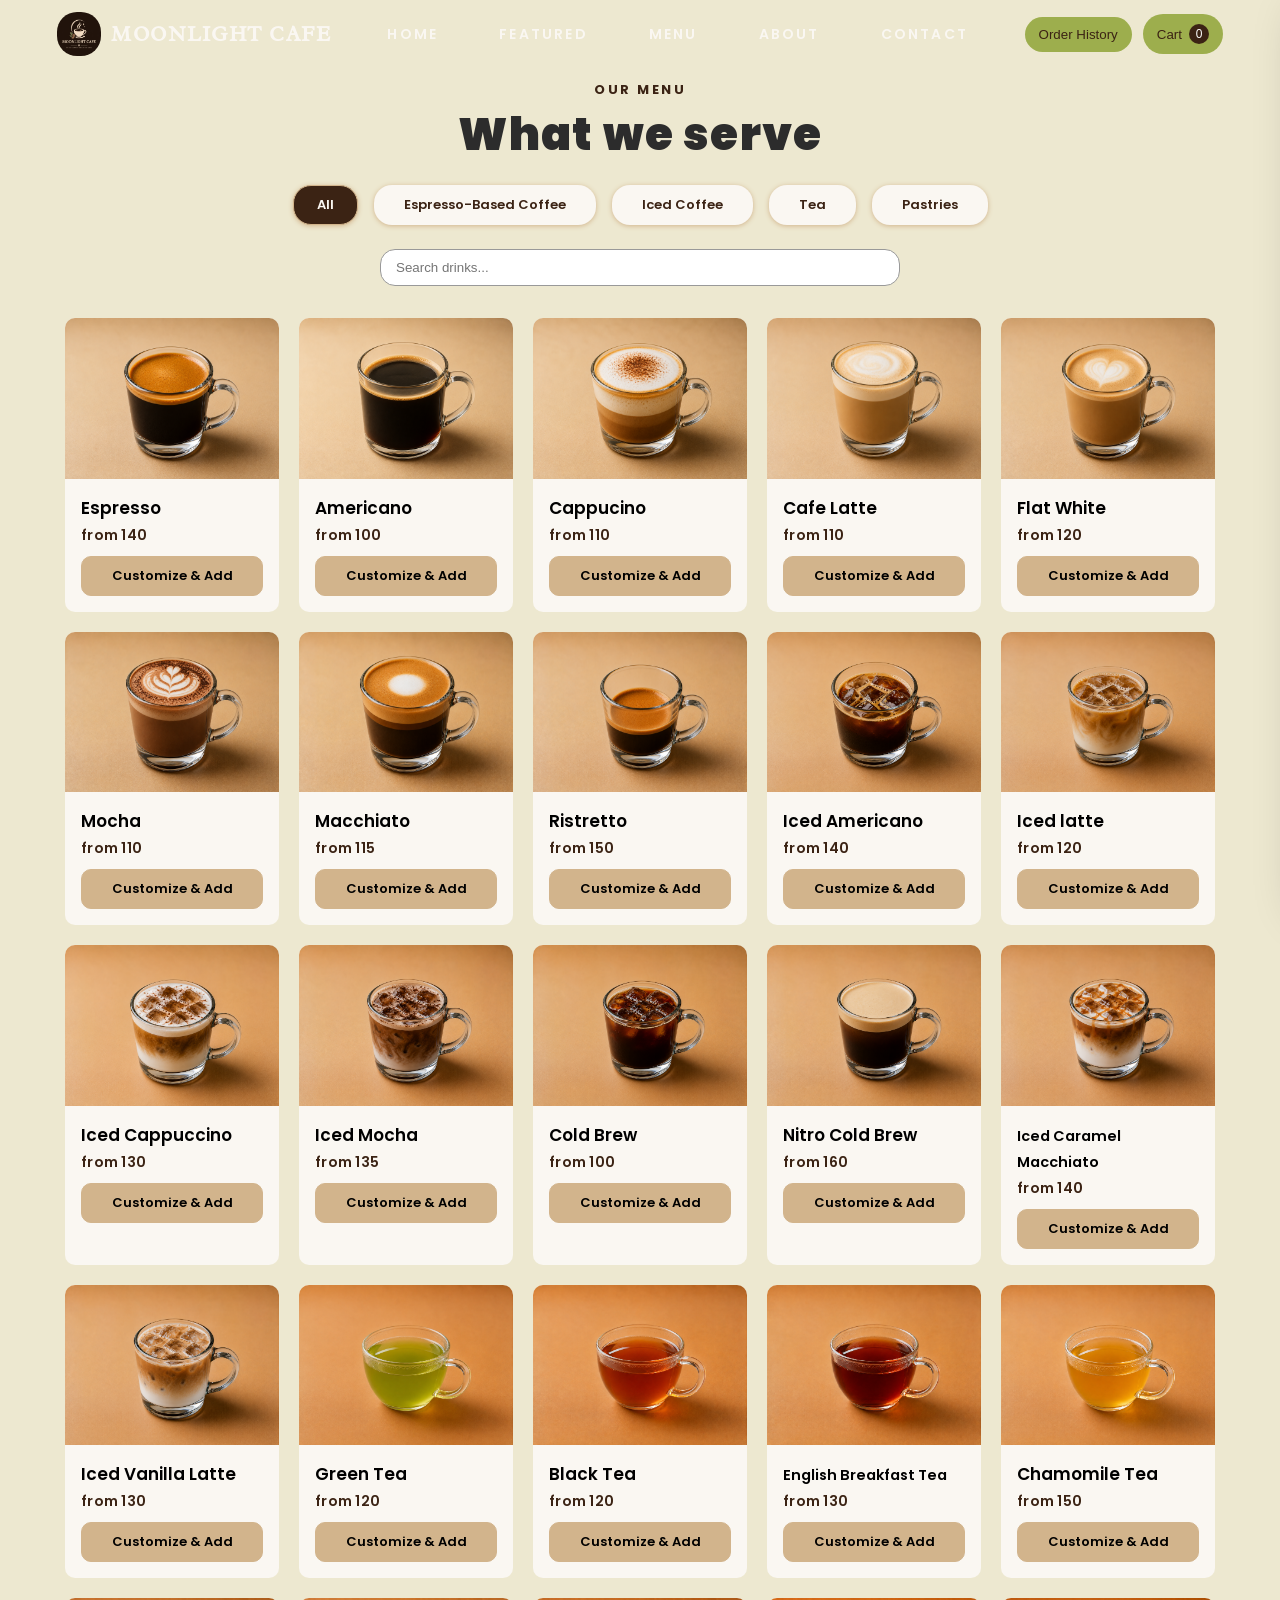
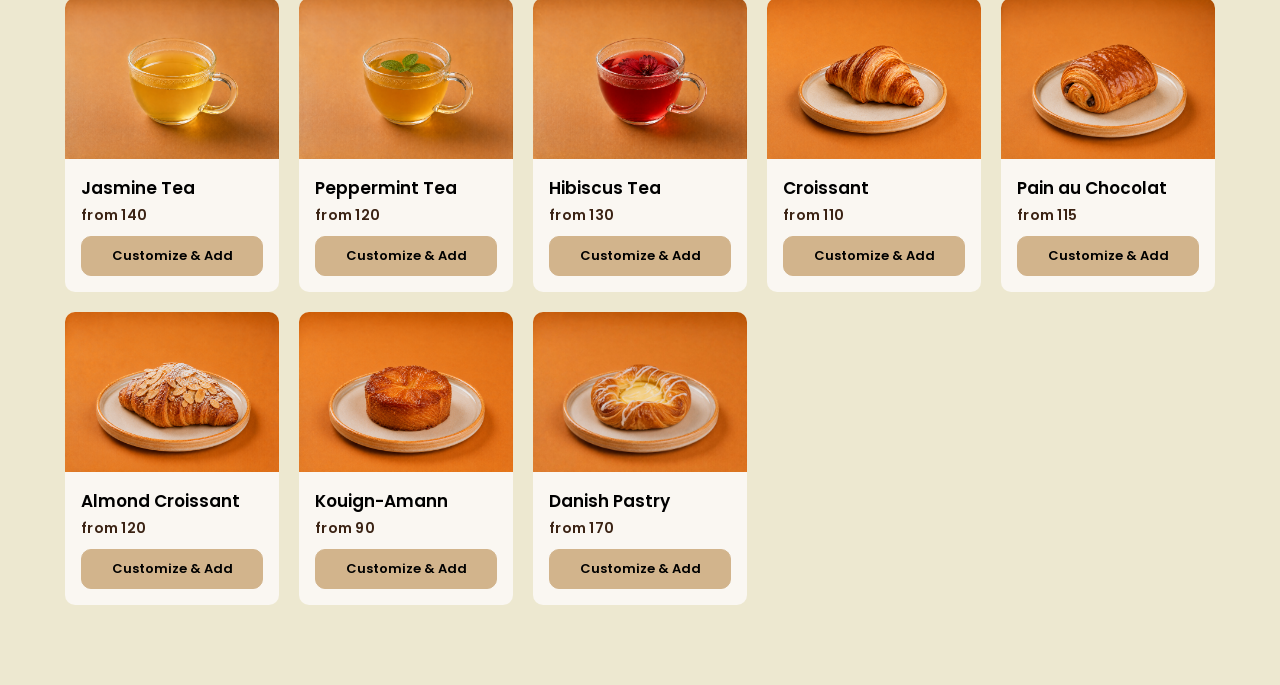
==== commit 299e2d80: "Update menu.html" ====
--- a/menu.html
+++ b/menu.html
@@ -14,6 +14,7 @@
     <header class ="navbar">    
         <nav class ="nav-container">
             <div class="nav-logo">
+                <span class="logo-icon"><img src="./Background & Icon/logo.png" alt="Moonlight Café Logo"></span>
                 <span class="logo-text">MOONLIGHT CAFE</span>
             </div>
                 <ul class ="nav-links">
